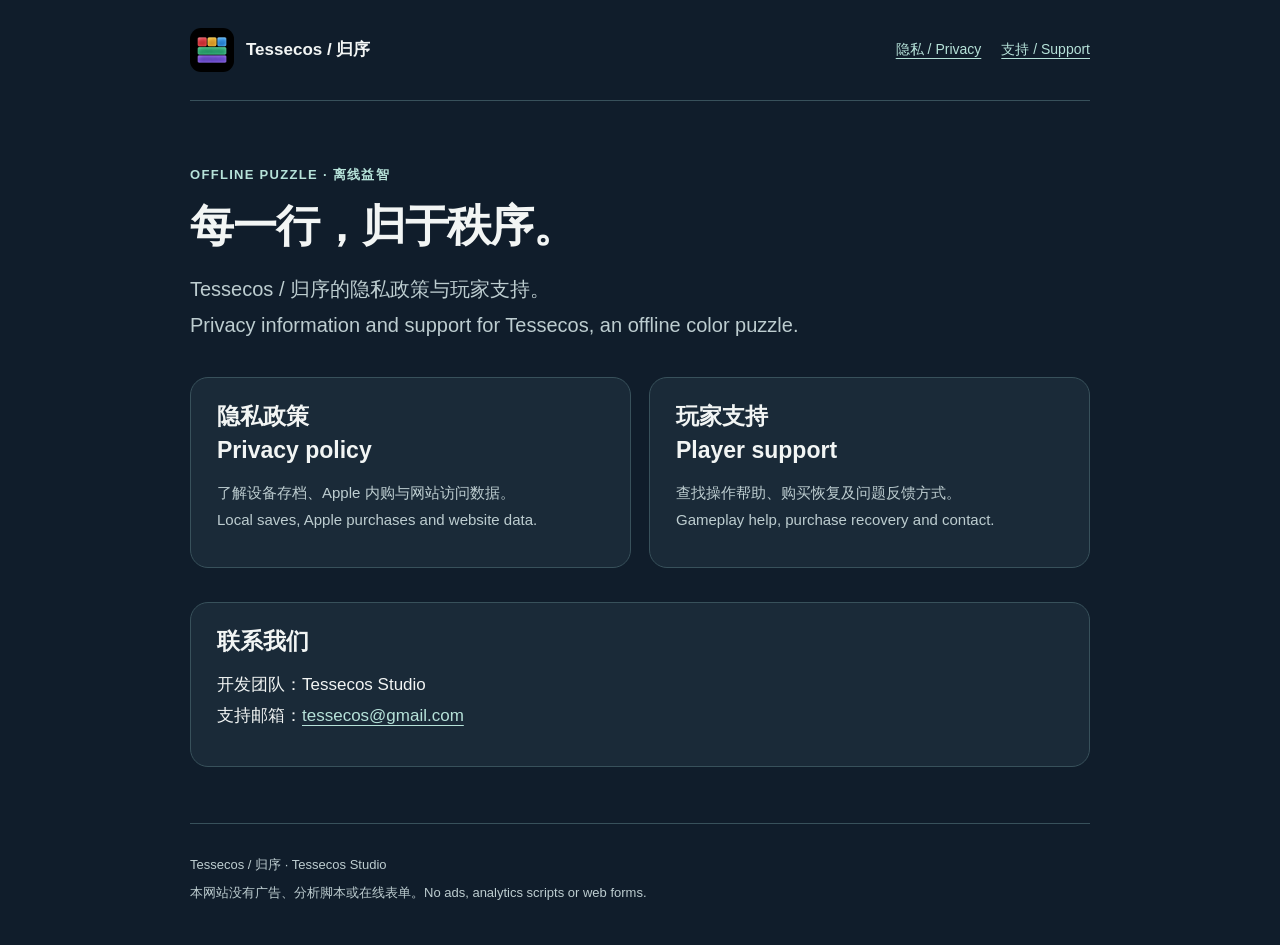
==== index.html @ 235ab52e "Publish Tessecos privacy policy, player support and app-ads.txt" ====
<!doctype html>
<html lang="zh-Hans"><head><meta charset="utf-8"><meta name="viewport" content="width=device-width,initial-scale=1"><meta name="description" content="Tessecos / 归序的隐私政策与玩家支持。Privacy policy and player support for Tessecos."><title>隐私与支持 / Privacy &amp; support · Tessecos / 归序</title><link rel="icon" href="./assets/app-icon.png"><link rel="stylesheet" href="./assets/styles.css"></head>
<body><header><a class="brand" href="./"><img src="./assets/app-icon.png" alt="" width="44" height="44"><span>Tessecos / 归序</span></a><nav aria-label="网站导航 / Site navigation"><a href="./privacy/">隐私 / Privacy</a><a href="./support/">支持 / Support</a></nav></header>
<main class="home"><p class="eyebrow">OFFLINE PUZZLE · 离线益智</p><h1>每一行，归于秩序。</h1><p class="lead">Tessecos / 归序的隐私政策与玩家支持。<br><span lang="en">Privacy information and support for Tessecos, an offline color puzzle.</span></p><div class="cards"><a class="card" href="privacy/"><h2>隐私政策<br><span lang="en">Privacy policy</span></h2><p>了解设备存档、Apple 内购与网站访问数据。<br><span lang="en">Local saves, Apple purchases and website data.</span></p></a><a class="card" href="support/"><h2>玩家支持<br><span lang="en">Player support</span></h2><p>查找操作帮助、购买恢复及问题反馈方式。<br><span lang="en">Gameplay help, purchase recovery and contact.</span></p></a></div><section class="contact"><h2>联系我们</h2><p>开发团队：Tessecos Studio<br>支持邮箱：<a href="mailto:tessecos@gmail.com">tessecos@gmail.com</a></p></section></main><footer><p>Tessecos / 归序 · Tessecos Studio</p><p>本网站没有广告、分析脚本或在线表单。No ads, analytics scripts or web forms.</p></footer></body></html>
---- assets/styles.css ----
:root{color-scheme:dark;--bg:#101d2b;--panel:#1a2a38;--ink:#f2f5f4;--muted:#bdcdd0;--accent:#b6e2d9;--line:#38515b}*{box-sizing:border-box}html{scroll-behavior:smooth}body{margin:0;background:var(--bg);color:var(--ink);font:17px/1.8 -apple-system,BlinkMacSystemFont,"Segoe UI",Arial,sans-serif}a{color:var(--accent);text-underline-offset:.25em}a:focus-visible{outline:3px solid #f2db9d;outline-offset:5px;border-radius:2px}header,main,footer{width:min(900px,calc(100% - 40px));margin:auto}header{display:flex;align-items:center;justify-content:space-between;gap:16px;padding:28px 0;border-bottom:1px solid var(--line)}.brand{display:flex;align-items:center;gap:12px;color:var(--ink);font-weight:650;text-decoration:none}.brand img{width:44px;height:44px;border-radius:11px}nav{display:flex;flex-wrap:wrap;gap:8px 20px;font-size:14px}main{padding:50px 0 56px}.eyebrow{letter-spacing:.1em;color:var(--accent);font-size:13px;font-weight:600}h1{font-size:clamp(29px,5vw,44px);line-height:1.25;margin:12px 0 18px;letter-spacing:-.025em}h2{font-size:23px;line-height:1.45;margin:38px 0 12px}h3{font-size:18px;margin:25px 0 8px}p,ul{margin:12px 0}ul{padding-left:24px}.lead{font-size:20px;color:var(--muted);max-width:680px}.meta{color:var(--muted);font-size:14px}.language{display:flex;gap:24px;margin:28px 0}.language a{display:inline-block;padding:8px 0;min-height:44px}.summary,.card,.contact,.draft{border:1px solid var(--line);border-radius:18px;background:var(--panel);padding:22px 26px}.summary{margin:26px 0}.summary p{margin:5px 0}.cards{display:grid;grid-template-columns:1fr 1fr;gap:18px;margin:34px 0}.card{display:block;text-decoration:none;color:var(--ink)}.card:hover{border-color:var(--accent)}.card h2{margin:0 0 10px;font-size:23px}.card p{color:var(--muted);font-size:15px}.contact{margin-top:32px;overflow-wrap:anywhere}.contact h2{margin:0 0 10px}.draft{border-color:#e0bc70;color:#ffdf9d;margin-bottom:28px}.doc article+article{border-top:1px solid var(--line);padding-top:35px;margin-top:52px}article{scroll-margin-top:28px}details{padding:18px 0;border-bottom:1px solid var(--line)}summary{cursor:pointer;font-weight:600;padding:5px 0;min-height:44px}details p{color:var(--muted)}footer{border-top:1px solid var(--line);padding:24px 0 36px;color:var(--muted);font-size:13px}footer p{margin:5px 0}@media(max-width:560px){body{font-size:16px}header{align-items:flex-start;flex-direction:column;padding:22px 0;gap:18px}main{padding-top:30px}.cards{grid-template-columns:1fr}.summary,.card,.contact,.draft{padding:19px}.lead{font-size:18px}nav{gap:10px 22px}h2{font-size:21px}}
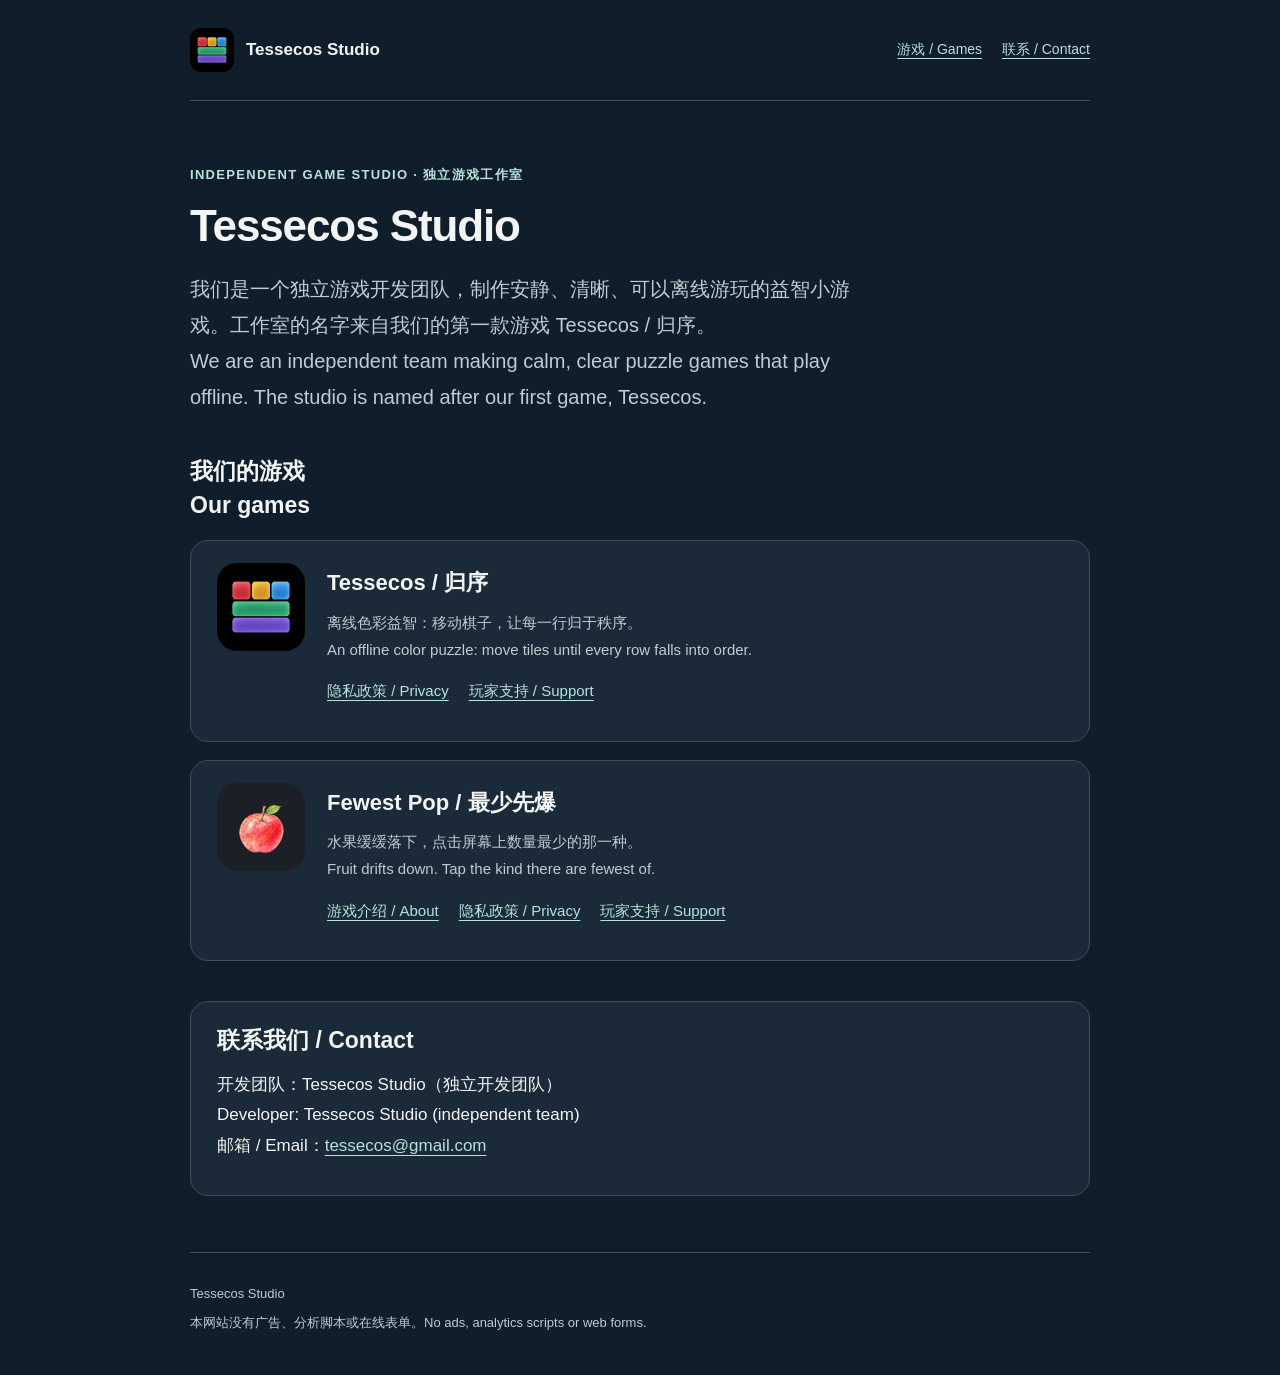
==== commit 9051d8d6: "Turn homepage into Tessecos Studio page and add Fewest Pop pages The root page now introduces the st" ====
--- a/index.html
+++ b/index.html
@@ -1,4 +1,9 @@
 <!doctype html>
-<html lang="zh-Hans"><head><meta charset="utf-8"><meta name="viewport" content="width=device-width,initial-scale=1"><meta name="description" content="Tessecos / 归序的隐私政策与玩家支持。Privacy policy and player support for Tessecos."><title>隐私与支持 / Privacy &amp; support · Tessecos / 归序</title><link rel="icon" href="./assets/app-icon.png"><link rel="stylesheet" href="./assets/styles.css"></head>
-<body><header><a class="brand" href="./"><img src="./assets/app-icon.png" alt="" width="44" height="44"><span>Tessecos / 归序</span></a><nav aria-label="网站导航 / Site navigation"><a href="./privacy/">隐私 / Privacy</a><a href="./support/">支持 / Support</a></nav></header>
-<main class="home"><p class="eyebrow">OFFLINE PUZZLE · 离线益智</p><h1>每一行，归于秩序。</h1><p class="lead">Tessecos / 归序的隐私政策与玩家支持。<br><span lang="en">Privacy information and support for Tessecos, an offline color puzzle.</span></p><div class="cards"><a class="card" href="privacy/"><h2>隐私政策<br><span lang="en">Privacy policy</span></h2><p>了解设备存档、Apple 内购与网站访问数据。<br><span lang="en">Local saves, Apple purchases and website data.</span></p></a><a class="card" href="support/"><h2>玩家支持<br><span lang="en">Player support</span></h2><p>查找操作帮助、购买恢复及问题反馈方式。<br><span lang="en">Gameplay help, purchase recovery and contact.</span></p></a></div><section class="contact"><h2>联系我们</h2><p>开发团队：Tessecos Studio<br>支持邮箱：<a href="mailto:tessecos@gmail.com">tessecos@gmail.com</a></p></section></main><footer><p>Tessecos / 归序 · Tessecos Studio</p><p>本网站没有广告、分析脚本或在线表单。No ads, analytics scripts or web forms.</p></footer></body></html>+<html lang="zh-Hans"><head><meta charset="utf-8"><meta name="viewport" content="width=device-width,initial-scale=1"><meta name="description" content="Tessecos Studio 是一个独立游戏开发团队。Tessecos Studio is an independent game development team."><title>Tessecos Studio · 独立游戏工作室 / Independent game studio</title><link rel="icon" href="./assets/app-icon.png"><link rel="stylesheet" href="./assets/styles.css"></head>
+<body><header><a class="brand" href="./"><img src="./assets/app-icon.png" alt="" width="44" height="44"><span>Tessecos Studio</span></a><nav aria-label="网站导航 / Site navigation"><a href="#games">游戏 / Games</a><a href="#contact">联系 / Contact</a></nav></header>
+<main class="home"><p class="eyebrow">INDEPENDENT GAME STUDIO · 独立游戏工作室</p><h1>Tessecos Studio</h1><p class="lead">我们是一个独立游戏开发团队，制作安静、清晰、可以离线游玩的益智小游戏。工作室的名字来自我们的第一款游戏 Tessecos / 归序。<br><span lang="en">We are an independent team making calm, clear puzzle games that play offline. The studio is named after our first game, Tessecos.</span></p>
+<section id="games" class="games"><h2>我们的游戏<br><span lang="en">Our games</span></h2>
+<article class="game"><img src="./assets/app-icon.png" alt="Tessecos / 归序 图标 / icon" width="88" height="88"><div><h3>Tessecos / 归序</h3><p>离线色彩益智：移动棋子，让每一行归于秩序。<br><span lang="en">An offline color puzzle: move tiles until every row falls into order.</span></p><p class="links"><a href="./privacy/">隐私政策 / Privacy</a><a href="./support/">玩家支持 / Support</a></p></div></article>
+<article class="game"><img src="./fewest-pop/assets/app-icon.png" alt="Fewest Pop / 最少先爆 图标 / icon" width="88" height="88"><div><h3>Fewest Pop / 最少先爆</h3><p>水果缓缓落下，点击屏幕上数量最少的那一种。<br><span lang="en">Fruit drifts down. Tap the kind there are fewest of.</span></p><p class="links"><a href="./fewest-pop/">游戏介绍 / About</a><a href="./fewest-pop/privacy/">隐私政策 / Privacy</a><a href="./fewest-pop/support/">玩家支持 / Support</a></p></div></article>
+</section>
+<section id="contact" class="contact"><h2>联系我们 / Contact</h2><p>开发团队：Tessecos Studio（独立开发团队）<br><span lang="en">Developer: Tessecos Studio (independent team)</span><br>邮箱 / Email：<a href="mailto:tessecos@gmail.com">tessecos@gmail.com</a></p></section></main><footer><p>Tessecos Studio</p><p>本网站没有广告、分析脚本或在线表单。No ads, analytics scripts or web forms.</p></footer></body></html>
--- a/assets/styles.css
+++ b/assets/styles.css
@@ -1,2 +1,3 @@
 
-:root{color-scheme:dark;--bg:#101d2b;--panel:#1a2a38;--ink:#f2f5f4;--muted:#bdcdd0;--accent:#b6e2d9;--line:#38515b}*{box-sizing:border-box}html{scroll-behavior:smooth}body{margin:0;background:var(--bg);color:var(--ink);font:17px/1.8 -apple-system,BlinkMacSystemFont,"Segoe UI",Arial,sans-serif}a{color:var(--accent);text-underline-offset:.25em}a:focus-visible{outline:3px solid #f2db9d;outline-offset:5px;border-radius:2px}header,main,footer{width:min(900px,calc(100% - 40px));margin:auto}header{display:flex;align-items:center;justify-content:space-between;gap:16px;padding:28px 0;border-bottom:1px solid var(--line)}.brand{display:flex;align-items:center;gap:12px;color:var(--ink);font-weight:650;text-decoration:none}.brand img{width:44px;height:44px;border-radius:11px}nav{display:flex;flex-wrap:wrap;gap:8px 20px;font-size:14px}main{padding:50px 0 56px}.eyebrow{letter-spacing:.1em;color:var(--accent);font-size:13px;font-weight:600}h1{font-size:clamp(29px,5vw,44px);line-height:1.25;margin:12px 0 18px;letter-spacing:-.025em}h2{font-size:23px;line-height:1.45;margin:38px 0 12px}h3{font-size:18px;margin:25px 0 8px}p,ul{margin:12px 0}ul{padding-left:24px}.lead{font-size:20px;color:var(--muted);max-width:680px}.meta{color:var(--muted);font-size:14px}.language{display:flex;gap:24px;margin:28px 0}.language a{display:inline-block;padding:8px 0;min-height:44px}.summary,.card,.contact,.draft{border:1px solid var(--line);border-radius:18px;background:var(--panel);padding:22px 26px}.summary{margin:26px 0}.summary p{margin:5px 0}.cards{display:grid;grid-template-columns:1fr 1fr;gap:18px;margin:34px 0}.card{display:block;text-decoration:none;color:var(--ink)}.card:hover{border-color:var(--accent)}.card h2{margin:0 0 10px;font-size:23px}.card p{color:var(--muted);font-size:15px}.contact{margin-top:32px;overflow-wrap:anywhere}.contact h2{margin:0 0 10px}.draft{border-color:#e0bc70;color:#ffdf9d;margin-bottom:28px}.doc article+article{border-top:1px solid var(--line);padding-top:35px;margin-top:52px}article{scroll-margin-top:28px}details{padding:18px 0;border-bottom:1px solid var(--line)}summary{cursor:pointer;font-weight:600;padding:5px 0;min-height:44px}details p{color:var(--muted)}footer{border-top:1px solid var(--line);padding:24px 0 36px;color:var(--muted);font-size:13px}footer p{margin:5px 0}@media(max-width:560px){body{font-size:16px}header{align-items:flex-start;flex-direction:column;padding:22px 0;gap:18px}main{padding-top:30px}.cards{grid-template-columns:1fr}.summary,.card,.contact,.draft{padding:19px}.lead{font-size:18px}nav{gap:10px 22px}h2{font-size:21px}}
+:root{color-scheme:dark;--bg:#101d2b;--panel:#1a2a38;--ink:#f2f5f4;--muted:#bdcdd0;--accent:#b6e2d9;--line:#38515b}*{box-sizing:border-box}html{scroll-behavior:smooth}body{margin:0;background:var(--bg);color:var(--ink);font:17px/1.8 -apple-system,BlinkMacSystemFont,"Segoe UI",Arial,sans-serif}a{color:var(--accent);text-underline-offset:.25em}a:focus-visible{outline:3px solid #f2db9d;outline-offset:5px;border-radius:2px}header,main,footer{width:min(900px,calc(100% - 40px));margin:auto}header{display:flex;align-items:center;justify-content:space-between;gap:16px;padding:28px 0;border-bottom:1px solid var(--line)}.brand{display:flex;align-items:center;gap:12px;color:var(--ink);font-weight:650;text-decoration:none}.brand img{width:44px;height:44px;border-radius:11px}nav{display:flex;flex-wrap:wrap;gap:8px 20px;font-size:14px}nav a{display:inline-flex;align-items:center;min-height:44px}main{padding:50px 0 56px}.eyebrow{letter-spacing:.1em;color:var(--accent);font-size:13px;font-weight:600}h1{font-size:clamp(29px,5vw,44px);line-height:1.25;margin:12px 0 18px;letter-spacing:-.025em}h2{font-size:23px;line-height:1.45;margin:38px 0 12px}h3{font-size:18px;margin:25px 0 8px}p,ul{margin:12px 0}ul{padding-left:24px}.lead{font-size:20px;color:var(--muted);max-width:680px}.meta{color:var(--muted);font-size:14px}.language{display:flex;gap:24px;margin:28px 0}.language a{display:inline-block;padding:8px 0;min-height:44px}.summary,.card,.contact,.draft{border:1px solid var(--line);border-radius:18px;background:var(--panel);padding:22px 26px}.summary{margin:26px 0}.summary p{margin:5px 0}.cards{display:grid;grid-template-columns:1fr 1fr;gap:18px;margin:34px 0}.card{display:block;text-decoration:none;color:var(--ink)}.card:hover{border-color:var(--accent)}.card h2{margin:0 0 10px;font-size:23px}.card p{color:var(--muted);font-size:15px}.contact{margin-top:32px;overflow-wrap:anywhere}.contact h2{margin:0 0 10px}.draft{border-color:#e0bc70;color:#ffdf9d;margin-bottom:28px}.doc article+article{border-top:1px solid var(--line);padding-top:35px;margin-top:52px}article{scroll-margin-top:28px}details{padding:18px 0;border-bottom:1px solid var(--line)}summary{cursor:pointer;font-weight:600;padding:5px 0;min-height:44px}details p{color:var(--muted)}footer{border-top:1px solid var(--line);padding:24px 0 36px;color:var(--muted);font-size:13px}footer p{margin:5px 0}@media(max-width:560px){body{font-size:16px}header{align-items:flex-start;flex-direction:column;padding:22px 0;gap:18px}main{padding-top:30px}.cards{grid-template-columns:1fr}.summary,.card,.contact,.draft{padding:19px}.lead{font-size:18px}nav{gap:10px 22px}h2{font-size:21px}}
+.games{margin:40px 0}.games h2{margin:0 0 18px}.game{display:flex;gap:22px;align-items:flex-start;border:1px solid var(--line);border-radius:18px;background:var(--panel);padding:22px 26px;margin:18px 0}.game img{width:88px;height:88px;border-radius:20px;flex:none}.game h3{margin:0 0 6px;font-size:22px}.game p{margin:6px 0;color:var(--muted);font-size:15px}.links{display:flex;flex-wrap:wrap;gap:4px 20px}.links a{display:inline-flex;align-items:center;min-height:44px;font-size:15px}@media(max-width:560px){.game{flex-direction:column;padding:19px;gap:14px}.game img{width:72px;height:72px}}
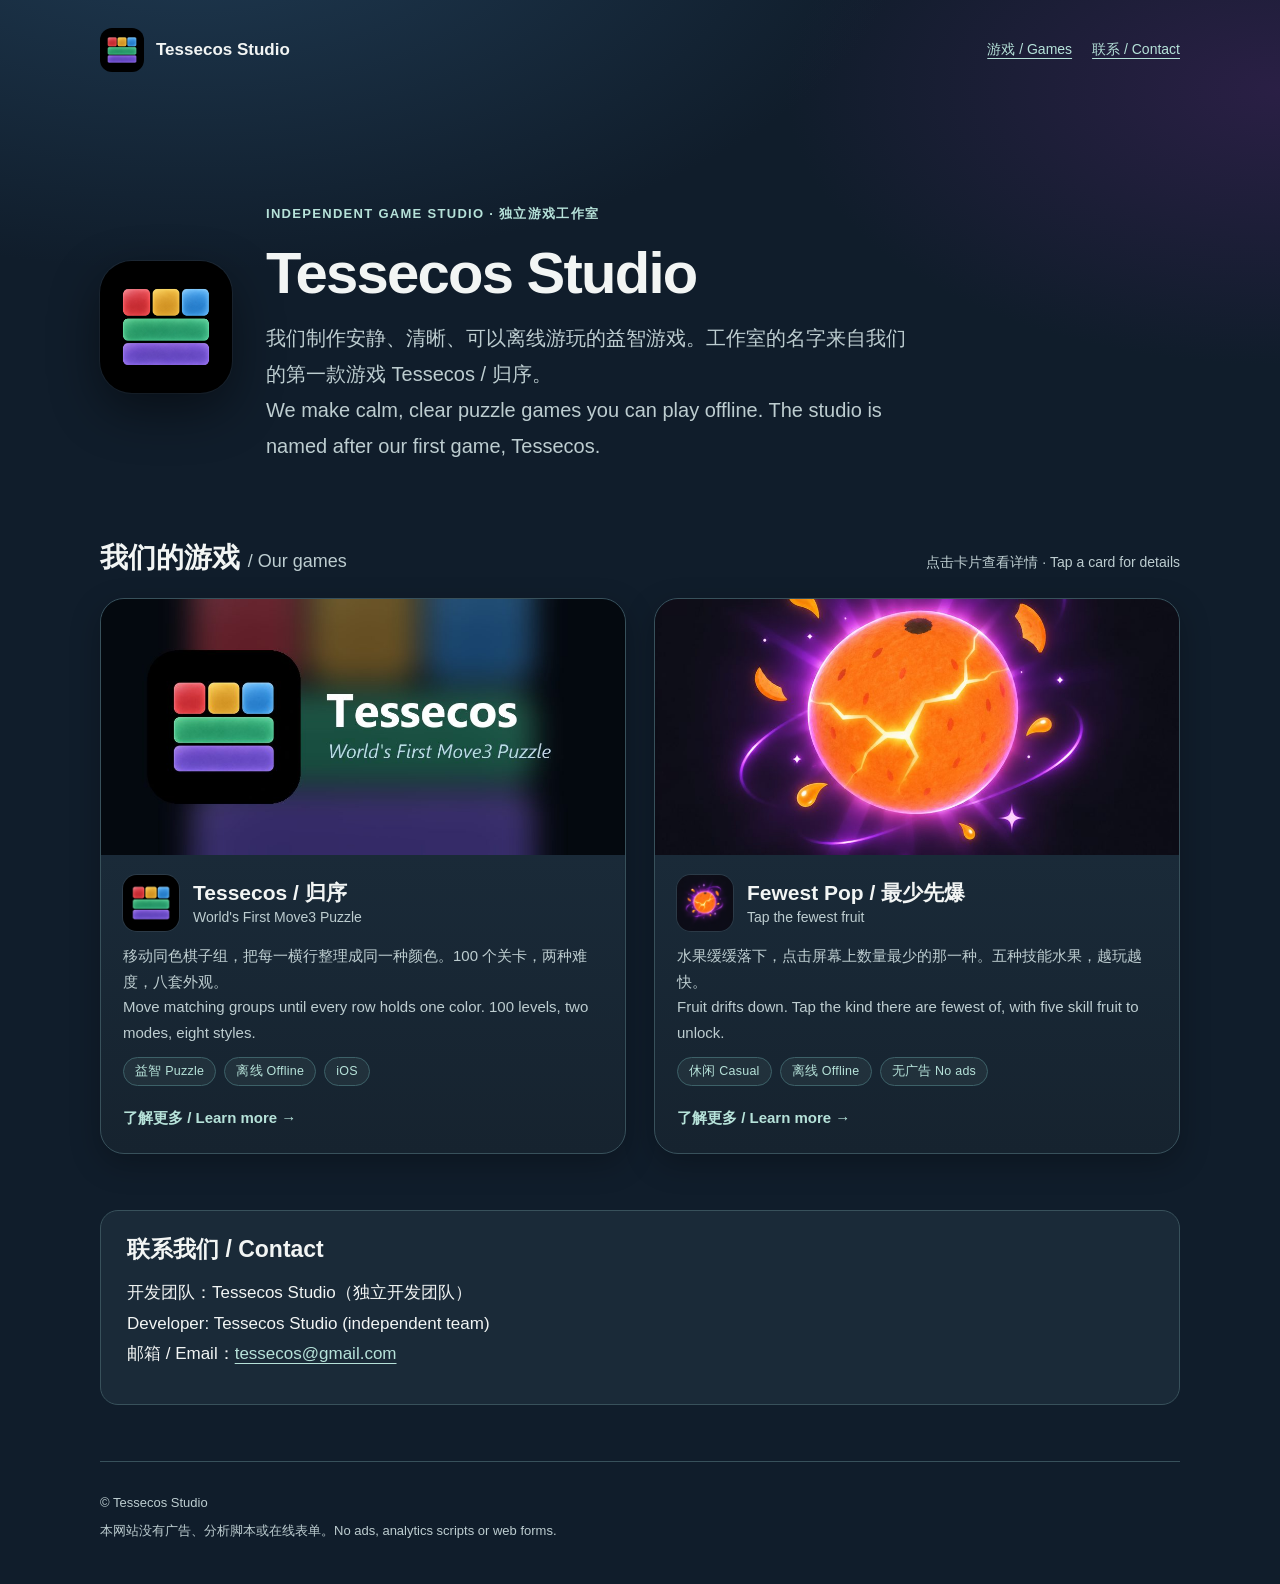
==== commit c366172c: "Studio homepage with game cards, Tessecos detail page, new Fewest Pop logo" ====
--- a/index.html
+++ b/index.html
@@ -1,9 +1,13 @@
 <!doctype html>
-<html lang="zh-Hans"><head><meta charset="utf-8"><meta name="viewport" content="width=device-width,initial-scale=1"><meta name="description" content="Tessecos Studio 是一个独立游戏开发团队。Tessecos Studio is an independent game development team."><title>Tessecos Studio · 独立游戏工作室 / Independent game studio</title><link rel="icon" href="./assets/app-icon.png"><link rel="stylesheet" href="./assets/styles.css"></head>
-<body><header><a class="brand" href="./"><img src="./assets/app-icon.png" alt="" width="44" height="44"><span>Tessecos Studio</span></a><nav aria-label="网站导航 / Site navigation"><a href="#games">游戏 / Games</a><a href="#contact">联系 / Contact</a></nav></header>
-<main class="home"><p class="eyebrow">INDEPENDENT GAME STUDIO · 独立游戏工作室</p><h1>Tessecos Studio</h1><p class="lead">我们是一个独立游戏开发团队，制作安静、清晰、可以离线游玩的益智小游戏。工作室的名字来自我们的第一款游戏 Tessecos / 归序。<br><span lang="en">We are an independent team making calm, clear puzzle games that play offline. The studio is named after our first game, Tessecos.</span></p>
-<section id="games" class="games"><h2>我们的游戏<br><span lang="en">Our games</span></h2>
-<article class="game"><img src="./assets/app-icon.png" alt="Tessecos / 归序 图标 / icon" width="88" height="88"><div><h3>Tessecos / 归序</h3><p>离线色彩益智：移动棋子，让每一行归于秩序。<br><span lang="en">An offline color puzzle: move tiles until every row falls into order.</span></p><p class="links"><a href="./privacy/">隐私政策 / Privacy</a><a href="./support/">玩家支持 / Support</a></p></div></article>
-<article class="game"><img src="./fewest-pop/assets/app-icon.png" alt="Fewest Pop / 最少先爆 图标 / icon" width="88" height="88"><div><h3>Fewest Pop / 最少先爆</h3><p>水果缓缓落下，点击屏幕上数量最少的那一种。<br><span lang="en">Fruit drifts down. Tap the kind there are fewest of.</span></p><p class="links"><a href="./fewest-pop/">游戏介绍 / About</a><a href="./fewest-pop/privacy/">隐私政策 / Privacy</a><a href="./fewest-pop/support/">玩家支持 / Support</a></p></div></article>
-</section>
-<section id="contact" class="contact"><h2>联系我们 / Contact</h2><p>开发团队：Tessecos Studio（独立开发团队）<br><span lang="en">Developer: Tessecos Studio (independent team)</span><br>邮箱 / Email：<a href="mailto:tessecos@gmail.com">tessecos@gmail.com</a></p></section></main><footer><p>Tessecos Studio</p><p>本网站没有广告、分析脚本或在线表单。No ads, analytics scripts or web forms.</p></footer></body></html>
+<html lang="zh-Hans"><head><meta charset="utf-8"><meta name="viewport" content="width=device-width,initial-scale=1"><meta name="description" content="Tessecos Studio 是一个独立游戏开发团队，制作可以离线游玩的益智游戏。Tessecos Studio is an independent team making offline puzzle games."><title>Tessecos Studio · 独立游戏工作室</title><link rel="icon" href="./assets/app-icon.png"><link rel="stylesheet" href="./assets/styles.css"><link rel="stylesheet" href="./assets/site.css"></head>
+<body class="site"><header><a class="brand" href="./"><img src="./assets/app-icon.png" alt="" width="44" height="44"><span>Tessecos Studio</span></a><nav aria-label="网站导航 / Site navigation"><a href="#games">游戏 / Games</a><a href="#contact">联系 / Contact</a></nav></header>
+<main>
+<section class="hero"><img src="./assets/app-icon.png" alt="Tessecos Studio 标志 / logo" width="132" height="132"><div><p class="eyebrow">INDEPENDENT GAME STUDIO · 独立游戏工作室</p><h1>Tessecos Studio</h1><p class="lead">我们制作安静、清晰、可以离线游玩的益智游戏。工作室的名字来自我们的第一款游戏 Tessecos / 归序。<br><span lang="en">We make calm, clear puzzle games you can play offline. The studio is named after our first game, Tessecos.</span></p></div></section>
+
+<div class="section-title" id="games"><h2>我们的游戏 <span lang="en">/ Our games</span></h2><span>点击卡片查看详情 · Tap a card for details</span></div>
+<div class="game-grid">
+<a class="game-card" href="./tessecos/"><div class="cover"><img src="./tessecos/assets/cover.jpg" alt="Tessecos / 归序 宣传图 / key art" width="1024" height="500" loading="lazy"></div><div class="card-body"><div class="card-head"><img src="./assets/app-icon.png" alt="" width="56" height="56"><div><h3>Tessecos / 归序</h3><p>World's First Move3 Puzzle</p></div></div><p class="desc">移动同色棋子组，把每一横行整理成同一种颜色。100 个关卡，两种难度，八套外观。<br><span lang="en">Move matching groups until every row holds one color. 100 levels, two modes, eight styles.</span></p><ul class="tags"><li>益智 Puzzle</li><li>离线 Offline</li><li>iOS</li></ul><span class="more">了解更多 / Learn more</span></div></a>
+<a class="game-card" href="./fewest-pop/"><div class="cover"><img src="./fewest-pop/assets/cover.jpg" alt="Fewest Pop / 最少先爆 宣传图 / key art" width="1024" height="500" loading="lazy"></div><div class="card-body"><div class="card-head"><img src="./fewest-pop/assets/app-icon.png" alt="" width="56" height="56"><div><h3>Fewest Pop / 最少先爆</h3><p>Tap the fewest fruit</p></div></div><p class="desc">水果缓缓落下，点击屏幕上数量最少的那一种。五种技能水果，越玩越快。<br><span lang="en">Fruit drifts down. Tap the kind there are fewest of, with five skill fruit to unlock.</span></p><ul class="tags"><li>休闲 Casual</li><li>离线 Offline</li><li>无广告 No ads</li></ul><span class="more">了解更多 / Learn more</span></div></a>
+</div>
+
+<section id="contact" class="contact" style="margin-top:56px"><h2>联系我们 / Contact</h2><p>开发团队：Tessecos Studio（独立开发团队）<br><span lang="en">Developer: Tessecos Studio (independent team)</span><br>邮箱 / Email：<a href="mailto:tessecos@gmail.com">tessecos@gmail.com</a></p></section></main><footer><p>© Tessecos Studio</p><p>本网站没有广告、分析脚本或在线表单。No ads, analytics scripts or web forms.</p></footer></body></html>
--- a/assets/styles.css
+++ b/assets/styles.css
@@ -1,3 +1,2 @@
 
 :root{color-scheme:dark;--bg:#101d2b;--panel:#1a2a38;--ink:#f2f5f4;--muted:#bdcdd0;--accent:#b6e2d9;--line:#38515b}*{box-sizing:border-box}html{scroll-behavior:smooth}body{margin:0;background:var(--bg);color:var(--ink);font:17px/1.8 -apple-system,BlinkMacSystemFont,"Segoe UI",Arial,sans-serif}a{color:var(--accent);text-underline-offset:.25em}a:focus-visible{outline:3px solid #f2db9d;outline-offset:5px;border-radius:2px}header,main,footer{width:min(900px,calc(100% - 40px));margin:auto}header{display:flex;align-items:center;justify-content:space-between;gap:16px;padding:28px 0;border-bottom:1px solid var(--line)}.brand{display:flex;align-items:center;gap:12px;color:var(--ink);font-weight:650;text-decoration:none}.brand img{width:44px;height:44px;border-radius:11px}nav{display:flex;flex-wrap:wrap;gap:8px 20px;font-size:14px}nav a{display:inline-flex;align-items:center;min-height:44px}main{padding:50px 0 56px}.eyebrow{letter-spacing:.1em;color:var(--accent);font-size:13px;font-weight:600}h1{font-size:clamp(29px,5vw,44px);line-height:1.25;margin:12px 0 18px;letter-spacing:-.025em}h2{font-size:23px;line-height:1.45;margin:38px 0 12px}h3{font-size:18px;margin:25px 0 8px}p,ul{margin:12px 0}ul{padding-left:24px}.lead{font-size:20px;color:var(--muted);max-width:680px}.meta{color:var(--muted);font-size:14px}.language{display:flex;gap:24px;margin:28px 0}.language a{display:inline-block;padding:8px 0;min-height:44px}.summary,.card,.contact,.draft{border:1px solid var(--line);border-radius:18px;background:var(--panel);padding:22px 26px}.summary{margin:26px 0}.summary p{margin:5px 0}.cards{display:grid;grid-template-columns:1fr 1fr;gap:18px;margin:34px 0}.card{display:block;text-decoration:none;color:var(--ink)}.card:hover{border-color:var(--accent)}.card h2{margin:0 0 10px;font-size:23px}.card p{color:var(--muted);font-size:15px}.contact{margin-top:32px;overflow-wrap:anywhere}.contact h2{margin:0 0 10px}.draft{border-color:#e0bc70;color:#ffdf9d;margin-bottom:28px}.doc article+article{border-top:1px solid var(--line);padding-top:35px;margin-top:52px}article{scroll-margin-top:28px}details{padding:18px 0;border-bottom:1px solid var(--line)}summary{cursor:pointer;font-weight:600;padding:5px 0;min-height:44px}details p{color:var(--muted)}footer{border-top:1px solid var(--line);padding:24px 0 36px;color:var(--muted);font-size:13px}footer p{margin:5px 0}@media(max-width:560px){body{font-size:16px}header{align-items:flex-start;flex-direction:column;padding:22px 0;gap:18px}main{padding-top:30px}.cards{grid-template-columns:1fr}.summary,.card,.contact,.draft{padding:19px}.lead{font-size:18px}nav{gap:10px 22px}h2{font-size:21px}}
-.games{margin:40px 0}.games h2{margin:0 0 18px}.game{display:flex;gap:22px;align-items:flex-start;border:1px solid var(--line);border-radius:18px;background:var(--panel);padding:22px 26px;margin:18px 0}.game img{width:88px;height:88px;border-radius:20px;flex:none}.game h3{margin:0 0 6px;font-size:22px}.game p{margin:6px 0;color:var(--muted);font-size:15px}.links{display:flex;flex-wrap:wrap;gap:4px 20px}.links a{display:inline-flex;align-items:center;min-height:44px;font-size:15px}@media(max-width:560px){.game{flex-direction:column;padding:19px;gap:14px}.game img{width:72px;height:72px}}
--- a/assets/site.css
+++ b/assets/site.css
@@ -0,0 +1,56 @@
+/* Studio homepage and game detail pages. Loaded after styles.css (the
+   Tessecos privacy/support stylesheet), which stays unchanged. */
+body.site{background:radial-gradient(1200px 600px at 15% -10%,#1f3a52 0%,transparent 60%),radial-gradient(900px 500px at 100% 10%,#2a1f45 0%,transparent 55%),var(--bg);background-attachment:fixed}
+body.site header,body.site main,body.site footer{width:min(1080px,calc(100% - 40px))}
+body.site header{border-bottom:0}
+body.site .brand img{border-radius:12px}
+
+/* Hero */
+.hero{display:grid;grid-template-columns:auto 1fr;gap:34px;align-items:center;padding:40px 0 18px}
+.hero img{width:132px;height:132px;border-radius:32px;box-shadow:0 18px 50px rgba(0,0,0,.45),0 0 0 1px rgba(255,255,255,.06)}
+.hero h1{font-size:clamp(34px,6vw,58px);margin:4px 0 10px;letter-spacing:-.03em}
+.hero .lead{margin:0;max-width:640px}
+.section-title{display:flex;flex-wrap:wrap;align-items:baseline;justify-content:space-between;gap:6px 16px;margin:56px 0 20px}
+.section-title h2{margin:0;font-size:28px;white-space:nowrap}
+.section-title h2 span{font-size:18px;color:var(--muted);font-weight:500}
+.section-title>span{color:var(--muted);font-size:14px}
+
+/* Game cards: the whole card is a link to the game's page */
+.game-grid{display:grid;grid-template-columns:repeat(2,minmax(0,1fr));gap:28px}
+.game-card{display:flex;flex-direction:column;border:1px solid var(--line);border-radius:24px;background:linear-gradient(180deg,#1d3040 0%,#16232f 100%);overflow:hidden;color:var(--ink);text-decoration:none;box-shadow:0 10px 30px rgba(0,0,0,.25);transition:transform .18s ease,box-shadow .18s ease,border-color .18s ease}
+.game-card:hover,.game-card:focus-visible{transform:translateY(-5px);border-color:var(--accent);box-shadow:0 22px 50px rgba(0,0,0,.45)}
+.game-card .cover{aspect-ratio:1024/500;background:#0b1118;overflow:hidden}
+.game-card .cover img{width:100%;height:100%;object-fit:cover;display:block;transition:transform .35s ease}
+.game-card:hover .cover img{transform:scale(1.04)}
+.card-body{display:flex;flex-direction:column;gap:12px;padding:20px 22px 22px;flex:1}
+.card-head{display:flex;align-items:center;gap:14px}
+.card-head img{width:56px;height:56px;border-radius:14px;flex:none;box-shadow:0 0 0 1px rgba(255,255,255,.08)}
+.card-head h3{margin:0;font-size:21px;line-height:1.3}
+.card-head p{margin:2px 0 0;color:var(--muted);font-size:14px;line-height:1.4}
+.card-body .desc{margin:0;color:var(--muted);font-size:15px;line-height:1.7}
+.tags{display:flex;flex-wrap:wrap;gap:8px;margin:0;padding:0;list-style:none}
+.tags li{font-size:12.5px;letter-spacing:.02em;color:var(--accent);border:1px solid #3d6168;border-radius:999px;padding:2px 11px;background:rgba(182,226,217,.06)}
+.more{margin-top:auto;padding-top:6px;color:var(--accent);font-weight:600;font-size:15px}
+.more::after{content:" →";transition:margin .18s}
+.game-card:hover .more::after{margin-left:4px}
+
+/* Game detail page */
+.banner{border-radius:26px;overflow:hidden;border:1px solid var(--line);box-shadow:0 20px 60px rgba(0,0,0,.4);aspect-ratio:1024/400;background:#0b1118}
+.banner img{width:100%;height:100%;object-fit:cover;display:block}
+.title-row{display:flex;align-items:center;gap:22px;margin:-46px 0 0 28px;position:relative}
+.title-row img{width:104px;height:104px;border-radius:26px;border:4px solid var(--bg);box-shadow:0 12px 30px rgba(0,0,0,.45)}
+.title-row h1{margin:46px 0 0;font-size:clamp(28px,5vw,44px)}
+.title-row p{margin:2px 0 0;color:var(--muted)}
+.detail .lead{margin-top:26px}
+.features{display:grid;grid-template-columns:repeat(auto-fit,minmax(240px,1fr));gap:16px;margin:30px 0;padding:0;list-style:none}
+.features li{border:1px solid var(--line);border-radius:18px;background:var(--panel);padding:18px 20px;font-size:15px;color:var(--muted)}
+.features strong{display:block;color:var(--ink);font-size:17px;margin-bottom:4px}
+.shots{display:grid;grid-template-columns:repeat(3,1fr);gap:18px;margin:30px 0;max-width:820px}
+.shots img{width:100%;height:auto;border-radius:20px;border:1px solid var(--line);box-shadow:0 14px 34px rgba(0,0,0,.4);display:block}
+.button-row{display:flex;flex-wrap:wrap;gap:12px;margin:26px 0}
+.button-row a{display:inline-flex;align-items:center;min-height:48px;padding:0 22px;border-radius:999px;border:1px solid var(--line);background:var(--panel);color:var(--ink);text-decoration:none;font-weight:600;font-size:15px}
+.button-row a:hover{border-color:var(--accent)}
+.button-row a.primary{background:var(--accent);color:#10202a;border-color:var(--accent)}
+
+@media(max-width:700px){.hero{grid-template-columns:1fr;gap:18px;padding-top:24px}.hero img{width:96px;height:96px;border-radius:24px}.shots{grid-template-columns:repeat(3,minmax(140px,1fr));overflow-x:auto}.title-row{margin:-34px 0 0 14px;gap:14px}.title-row img{width:78px;height:78px;border-radius:20px}.title-row h1{margin-top:34px}.game-grid{grid-template-columns:1fr}}
+@media(prefers-reduced-motion:reduce){.game-card,.game-card .cover img,.more::after{transition:none}}
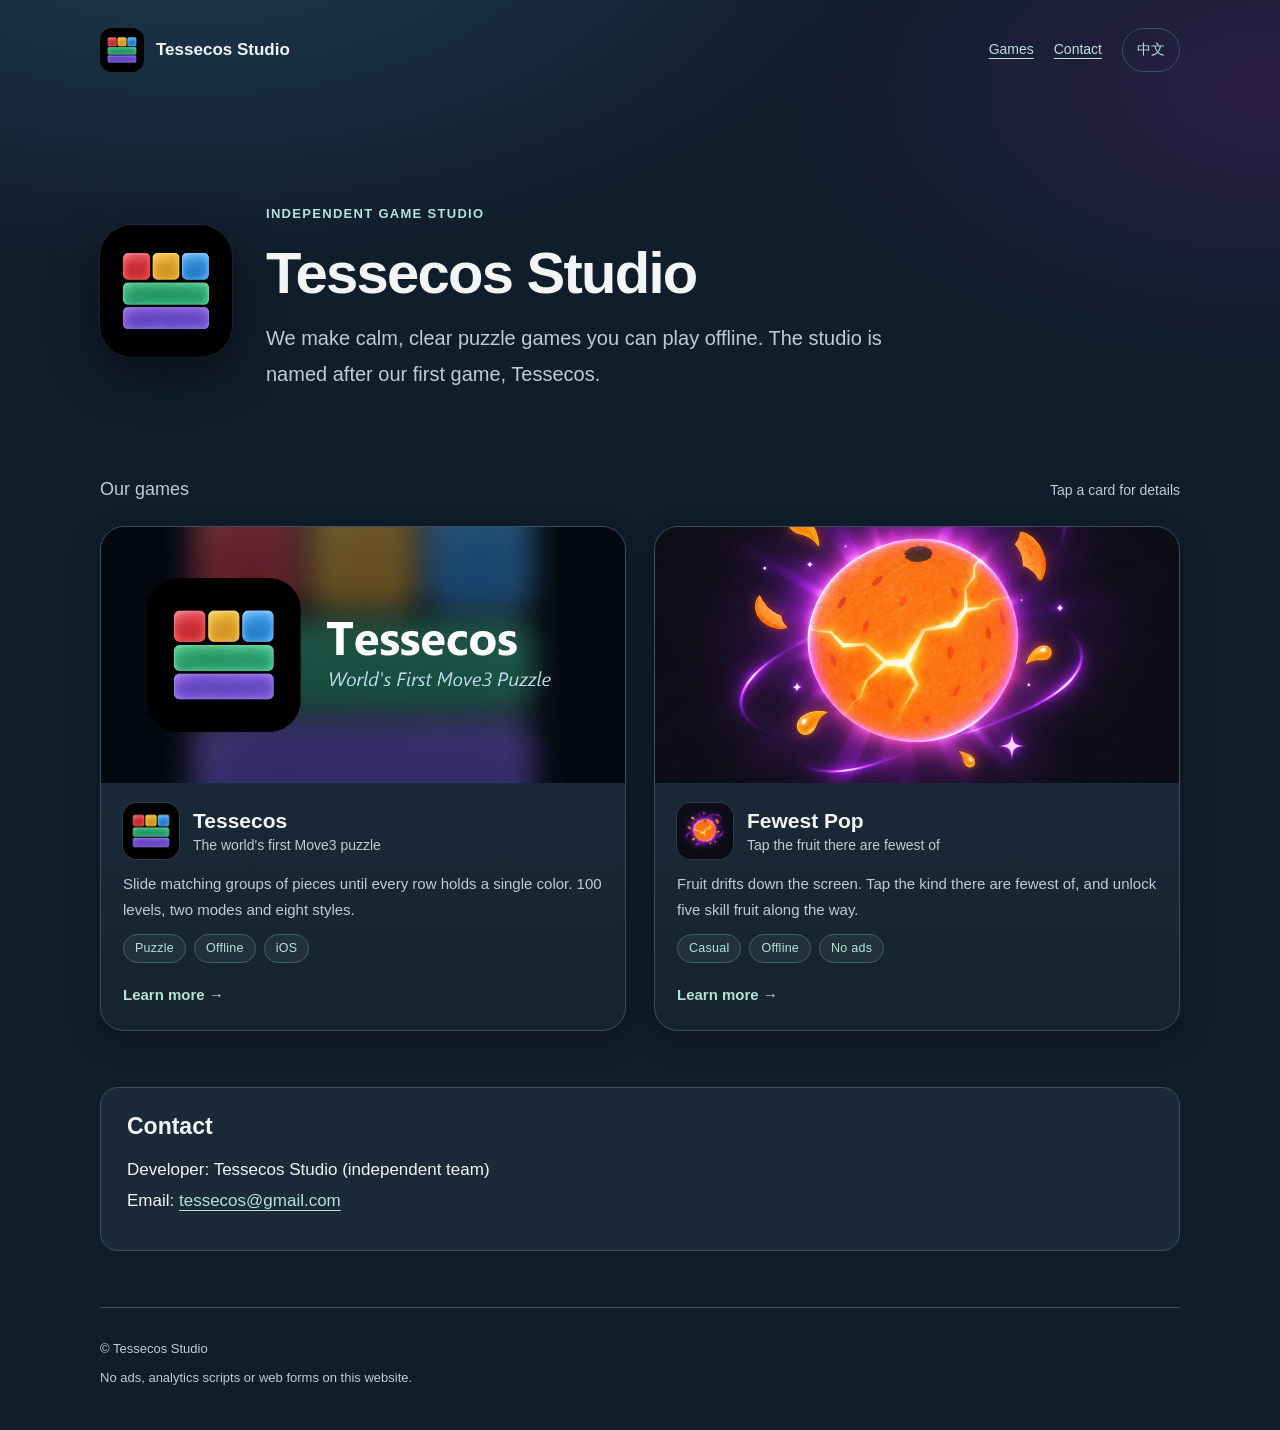
==== commit b7cfd423: "Show one language per page, chosen from the browser language, with a switch" ====
--- a/index.html
+++ b/index.html
@@ -1,13 +1,13 @@
 <!doctype html>
-<html lang="zh-Hans"><head><meta charset="utf-8"><meta name="viewport" content="width=device-width,initial-scale=1"><meta name="description" content="Tessecos Studio 是一个独立游戏开发团队，制作可以离线游玩的益智游戏。Tessecos Studio is an independent team making offline puzzle games."><title>Tessecos Studio · 独立游戏工作室</title><link rel="icon" href="./assets/app-icon.png"><link rel="stylesheet" href="./assets/styles.css"><link rel="stylesheet" href="./assets/site.css"></head>
-<body class="site"><header><a class="brand" href="./"><img src="./assets/app-icon.png" alt="" width="44" height="44"><span>Tessecos Studio</span></a><nav aria-label="网站导航 / Site navigation"><a href="#games">游戏 / Games</a><a href="#contact">联系 / Contact</a></nav></header>
+<html lang="en" data-title-en="Tessecos Studio · Independent game studio" data-title-zh="Tessecos Studio · 独立游戏工作室"><head><meta charset="utf-8"><meta name="viewport" content="width=device-width,initial-scale=1"><meta name="description" content="Tessecos Studio is an independent team making calm puzzle games you can play offline."><title>Tessecos Studio · Independent game studio</title><link rel="icon" href="./assets/app-icon.png"><link rel="stylesheet" href="./assets/styles.css"><link rel="stylesheet" href="./assets/site.css"><script src="./assets/lang.js"></script></head>
+<body class="site"><header><a class="brand" href="./"><img src="./assets/app-icon.png" alt="" width="44" height="44"><span>Tessecos Studio</span></a><nav aria-label="Site navigation"><a href="#games"><span class="en">Games</span><span class="zh">游戏</span></a><a href="#contact"><span class="en">Contact</span><span class="zh">联系</span></a><a href="#" class="lang-switch" data-lang-switch><span class="zh" lang="en">English</span><span class="en" lang="zh-Hans">中文</span></a></nav></header>
 <main>
-<section class="hero"><img src="./assets/app-icon.png" alt="Tessecos Studio 标志 / logo" width="132" height="132"><div><p class="eyebrow">INDEPENDENT GAME STUDIO · 独立游戏工作室</p><h1>Tessecos Studio</h1><p class="lead">我们制作安静、清晰、可以离线游玩的益智游戏。工作室的名字来自我们的第一款游戏 Tessecos / 归序。<br><span lang="en">We make calm, clear puzzle games you can play offline. The studio is named after our first game, Tessecos.</span></p></div></section>
+<section class="hero"><img src="./assets/app-icon.png" alt="Tessecos Studio logo" width="132" height="132"><div><p class="eyebrow"><span class="en">INDEPENDENT GAME STUDIO</span><span class="zh">独立游戏工作室</span></p><h1>Tessecos Studio</h1><p class="lead en">We make calm, clear puzzle games you can play offline. The studio is named after our first game, Tessecos.</p><p class="lead zh">我们制作安静、清晰、可以离线游玩的益智游戏。工作室的名字来自我们的第一款游戏《归序》（Tessecos）。</p></div></section>
 
-<div class="section-title" id="games"><h2>我们的游戏 <span lang="en">/ Our games</span></h2><span>点击卡片查看详情 · Tap a card for details</span></div>
+<div class="section-title" id="games"><h2><span class="en">Our games</span><span class="zh">我们的游戏</span></h2><span><span class="en">Tap a card for details</span><span class="zh">点击卡片查看详情</span></span></div>
 <div class="game-grid">
-<a class="game-card" href="./tessecos/"><div class="cover"><img src="./tessecos/assets/cover.jpg" alt="Tessecos / 归序 宣传图 / key art" width="1024" height="500" loading="lazy"></div><div class="card-body"><div class="card-head"><img src="./assets/app-icon.png" alt="" width="56" height="56"><div><h3>Tessecos / 归序</h3><p>World's First Move3 Puzzle</p></div></div><p class="desc">移动同色棋子组，把每一横行整理成同一种颜色。100 个关卡，两种难度，八套外观。<br><span lang="en">Move matching groups until every row holds one color. 100 levels, two modes, eight styles.</span></p><ul class="tags"><li>益智 Puzzle</li><li>离线 Offline</li><li>iOS</li></ul><span class="more">了解更多 / Learn more</span></div></a>
-<a class="game-card" href="./fewest-pop/"><div class="cover"><img src="./fewest-pop/assets/cover.jpg" alt="Fewest Pop / 最少先爆 宣传图 / key art" width="1024" height="500" loading="lazy"></div><div class="card-body"><div class="card-head"><img src="./fewest-pop/assets/app-icon.png" alt="" width="56" height="56"><div><h3>Fewest Pop / 最少先爆</h3><p>Tap the fewest fruit</p></div></div><p class="desc">水果缓缓落下，点击屏幕上数量最少的那一种。五种技能水果，越玩越快。<br><span lang="en">Fruit drifts down. Tap the kind there are fewest of, with five skill fruit to unlock.</span></p><ul class="tags"><li>休闲 Casual</li><li>离线 Offline</li><li>无广告 No ads</li></ul><span class="more">了解更多 / Learn more</span></div></a>
+<a class="game-card" href="./tessecos/"><div class="cover"><img src="./tessecos/assets/cover.jpg" alt="Tessecos key art" width="1024" height="500" loading="lazy"></div><div class="card-body"><div class="card-head"><img src="./assets/app-icon.png" alt="" width="56" height="56"><div><h3><span class="en">Tessecos</span><span class="zh">归序 Tessecos</span></h3><p><span class="en">The world's first Move3 puzzle</span><span class="zh">世界首款 Move3 益智游戏</span></p></div></div><p class="desc en">Slide matching groups of pieces until every row holds a single color. 100 levels, two modes and eight styles.</p><p class="desc zh">滑动同色棋子组，把每一横行整理成同一种颜色。100 个关卡，两种模式，八套外观。</p><ul class="tags"><li><span class="en">Puzzle</span><span class="zh">益智</span></li><li><span class="en">Offline</span><span class="zh">离线</span></li><li>iOS</li></ul><span class="more"><span class="en">Learn more</span><span class="zh">了解更多</span></span></div></a>
+<a class="game-card" href="./fewest-pop/"><div class="cover"><img src="./fewest-pop/assets/cover.jpg" alt="Fewest Pop key art" width="1024" height="500" loading="lazy"></div><div class="card-body"><div class="card-head"><img src="./fewest-pop/assets/app-icon.png" alt="" width="56" height="56"><div><h3><span class="en">Fewest Pop</span><span class="zh">最少先爆 Fewest Pop</span></h3><p><span class="en">Tap the fruit there are fewest of</span><span class="zh">点击数量最少的水果</span></p></div></div><p class="desc en">Fruit drifts down the screen. Tap the kind there are fewest of, and unlock five skill fruit along the way.</p><p class="desc zh">水果从屏幕上方缓缓落下，点击数量最少的那一种。一路解锁五种技能水果。</p><ul class="tags"><li><span class="en">Casual</span><span class="zh">休闲</span></li><li><span class="en">Offline</span><span class="zh">离线</span></li><li><span class="en">No ads</span><span class="zh">无广告</span></li></ul><span class="more"><span class="en">Learn more</span><span class="zh">了解更多</span></span></div></a>
 </div>
 
-<section id="contact" class="contact" style="margin-top:56px"><h2>联系我们 / Contact</h2><p>开发团队：Tessecos Studio（独立开发团队）<br><span lang="en">Developer: Tessecos Studio (independent team)</span><br>邮箱 / Email：<a href="mailto:tessecos@gmail.com">tessecos@gmail.com</a></p></section></main><footer><p>© Tessecos Studio</p><p>本网站没有广告、分析脚本或在线表单。No ads, analytics scripts or web forms.</p></footer></body></html>
+<section id="contact" class="contact" style="margin-top:56px"><h2><span class="en">Contact</span><span class="zh">联系我们</span></h2><p><span class="en">Developer: Tessecos Studio (independent team)</span><span class="zh">开发团队：Tessecos Studio（独立开发团队）</span><br><span class="en">Email: </span><span class="zh">邮箱：</span><a href="mailto:tessecos@gmail.com">tessecos@gmail.com</a></p></section></main><footer><p>© Tessecos Studio</p><p><span class="en">No ads, analytics scripts or web forms on this website.</span><span class="zh">本网站没有广告、分析脚本或在线表单。</span></p></footer></body></html>
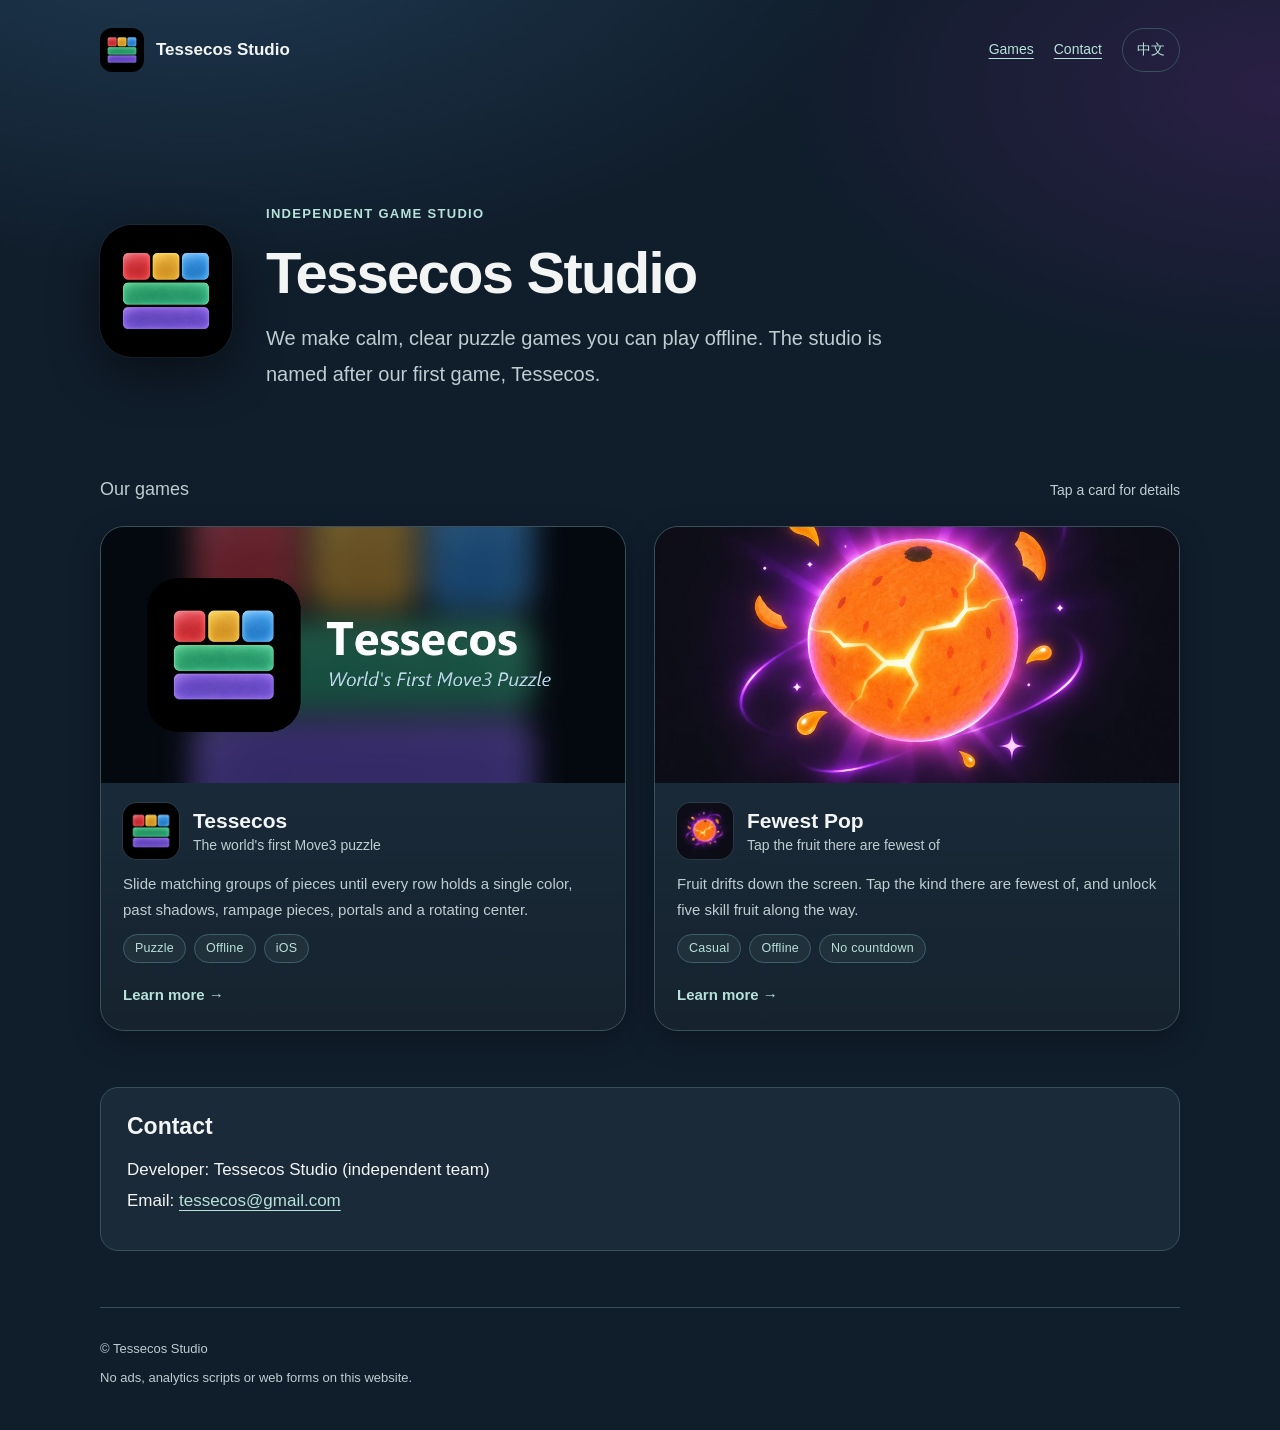
==== commit 350e5668: "Tessecos page: tools, special pieces, styles and new screenshots; Fewest Pop: no countdown" ====
--- a/index.html
+++ b/index.html
@@ -6,8 +6,8 @@
 
 <div class="section-title" id="games"><h2><span class="en">Our games</span><span class="zh">我们的游戏</span></h2><span><span class="en">Tap a card for details</span><span class="zh">点击卡片查看详情</span></span></div>
 <div class="game-grid">
-<a class="game-card" href="./tessecos/"><div class="cover"><img src="./tessecos/assets/cover.jpg" alt="Tessecos key art" width="1024" height="500" loading="lazy"></div><div class="card-body"><div class="card-head"><img src="./assets/app-icon.png" alt="" width="56" height="56"><div><h3><span class="en">Tessecos</span><span class="zh">归序 Tessecos</span></h3><p><span class="en">The world's first Move3 puzzle</span><span class="zh">世界首款 Move3 益智游戏</span></p></div></div><p class="desc en">Slide matching groups of pieces until every row holds a single color. 100 levels, two modes and eight styles.</p><p class="desc zh">滑动同色棋子组，把每一横行整理成同一种颜色。100 个关卡，两种模式，八套外观。</p><ul class="tags"><li><span class="en">Puzzle</span><span class="zh">益智</span></li><li><span class="en">Offline</span><span class="zh">离线</span></li><li>iOS</li></ul><span class="more"><span class="en">Learn more</span><span class="zh">了解更多</span></span></div></a>
-<a class="game-card" href="./fewest-pop/"><div class="cover"><img src="./fewest-pop/assets/cover.jpg" alt="Fewest Pop key art" width="1024" height="500" loading="lazy"></div><div class="card-body"><div class="card-head"><img src="./fewest-pop/assets/app-icon.png" alt="" width="56" height="56"><div><h3><span class="en">Fewest Pop</span><span class="zh">最少先爆 Fewest Pop</span></h3><p><span class="en">Tap the fruit there are fewest of</span><span class="zh">点击数量最少的水果</span></p></div></div><p class="desc en">Fruit drifts down the screen. Tap the kind there are fewest of, and unlock five skill fruit along the way.</p><p class="desc zh">水果从屏幕上方缓缓落下，点击数量最少的那一种。一路解锁五种技能水果。</p><ul class="tags"><li><span class="en">Casual</span><span class="zh">休闲</span></li><li><span class="en">Offline</span><span class="zh">离线</span></li><li><span class="en">No ads</span><span class="zh">无广告</span></li></ul><span class="more"><span class="en">Learn more</span><span class="zh">了解更多</span></span></div></a>
+<a class="game-card" href="./tessecos/"><div class="cover"><img src="./tessecos/assets/cover.jpg" alt="Tessecos key art" width="1024" height="500" loading="lazy"></div><div class="card-body"><div class="card-head"><img src="./assets/app-icon.png" alt="" width="56" height="56"><div><h3><span class="en">Tessecos</span><span class="zh">归序 Tessecos</span></h3><p><span class="en">The world's first Move3 puzzle</span><span class="zh">世界首款 Move3 益智游戏</span></p></div></div><p class="desc en">Slide matching groups of pieces until every row holds a single color, past shadows, rampage pieces, portals and a rotating center.</p><p class="desc zh">滑动同色棋子组，把每一横行整理成同一种颜色。阴影棋、暴走棋、传送门和旋转区不断带来新挑战。</p><ul class="tags"><li><span class="en">Puzzle</span><span class="zh">益智</span></li><li><span class="en">Offline</span><span class="zh">离线</span></li><li>iOS</li></ul><span class="more"><span class="en">Learn more</span><span class="zh">了解更多</span></span></div></a>
+<a class="game-card" href="./fewest-pop/"><div class="cover"><img src="./fewest-pop/assets/cover.jpg" alt="Fewest Pop key art" width="1024" height="500" loading="lazy"></div><div class="card-body"><div class="card-head"><img src="./fewest-pop/assets/app-icon.png" alt="" width="56" height="56"><div><h3><span class="en">Fewest Pop</span><span class="zh">最少先爆 Fewest Pop</span></h3><p><span class="en">Tap the fruit there are fewest of</span><span class="zh">点击数量最少的水果</span></p></div></div><p class="desc en">Fruit drifts down the screen. Tap the kind there are fewest of, and unlock five skill fruit along the way.</p><p class="desc zh">水果从屏幕上方缓缓落下，点击数量最少的那一种。一路解锁五种技能水果。</p><ul class="tags"><li><span class="en">Casual</span><span class="zh">休闲</span></li><li><span class="en">Offline</span><span class="zh">离线</span></li><li><span class="en">No countdown</span><span class="zh">无倒计时</span></li></ul><span class="more"><span class="en">Learn more</span><span class="zh">了解更多</span></span></div></a>
 </div>
 
 <section id="contact" class="contact" style="margin-top:56px"><h2><span class="en">Contact</span><span class="zh">联系我们</span></h2><p><span class="en">Developer: Tessecos Studio (independent team)</span><span class="zh">开发团队：Tessecos Studio（独立开发团队）</span><br><span class="en">Email: </span><span class="zh">邮箱：</span><a href="mailto:tessecos@gmail.com">tessecos@gmail.com</a></p></section></main><footer><p>© Tessecos Studio</p><p><span class="en">No ads, analytics scripts or web forms on this website.</span><span class="zh">本网站没有广告、分析脚本或在线表单。</span></p></footer></body></html>
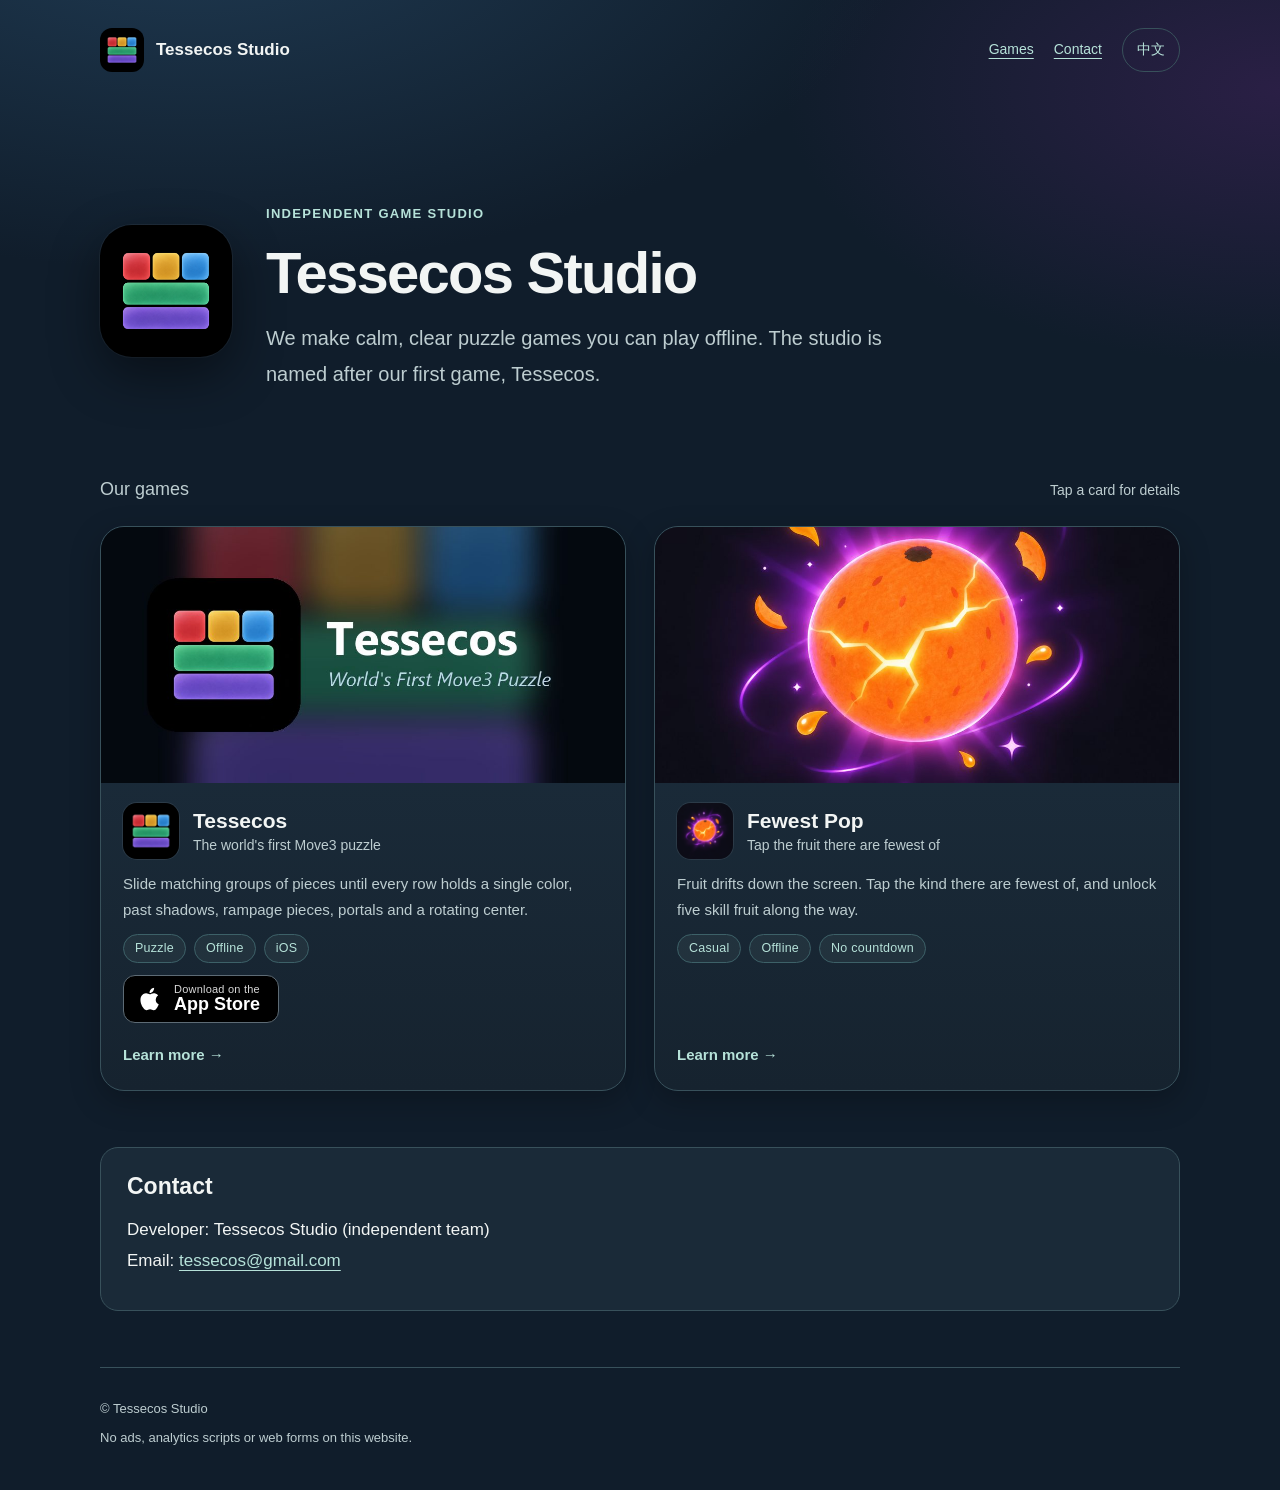
==== commit 86e9d1b0: "Add App Store download button for Tessecos (room for more stores)" ====
--- a/index.html
+++ b/index.html
@@ -6,7 +6,7 @@
 
 <div class="section-title" id="games"><h2><span class="en">Our games</span><span class="zh">我们的游戏</span></h2><span><span class="en">Tap a card for details</span><span class="zh">点击卡片查看详情</span></span></div>
 <div class="game-grid">
-<a class="game-card" href="./tessecos/"><div class="cover"><img src="./tessecos/assets/cover.jpg" alt="Tessecos key art" width="1024" height="500" loading="lazy"></div><div class="card-body"><div class="card-head"><img src="./assets/app-icon.png" alt="" width="56" height="56"><div><h3><span class="en">Tessecos</span><span class="zh">归序 Tessecos</span></h3><p><span class="en">The world's first Move3 puzzle</span><span class="zh">世界首款 Move3 益智游戏</span></p></div></div><p class="desc en">Slide matching groups of pieces until every row holds a single color, past shadows, rampage pieces, portals and a rotating center.</p><p class="desc zh">滑动同色棋子组，把每一横行整理成同一种颜色。阴影棋、暴走棋、传送门和旋转区不断带来新挑战。</p><ul class="tags"><li><span class="en">Puzzle</span><span class="zh">益智</span></li><li><span class="en">Offline</span><span class="zh">离线</span></li><li>iOS</li></ul><span class="more"><span class="en">Learn more</span><span class="zh">了解更多</span></span></div></a>
+<div class="game-card"><div class="cover"><img src="./tessecos/assets/cover.jpg" alt="Tessecos key art" width="1024" height="500" loading="lazy"></div><div class="card-body"><div class="card-head"><img src="./assets/app-icon.png" alt="" width="56" height="56"><div><h3><a class="card-link" href="./tessecos/"><span class="en">Tessecos</span><span class="zh">归序 Tessecos</span></a></h3><p><span class="en">The world's first Move3 puzzle</span><span class="zh">世界首款 Move3 益智游戏</span></p></div></div><p class="desc en">Slide matching groups of pieces until every row holds a single color, past shadows, rampage pieces, portals and a rotating center.</p><p class="desc zh">滑动同色棋子组，把每一横行整理成同一种颜色。阴影棋、暴走棋、传送门和旋转区不断带来新挑战。</p><ul class="tags"><li><span class="en">Puzzle</span><span class="zh">益智</span></li><li><span class="en">Offline</span><span class="zh">离线</span></li><li>iOS</li></ul><div class="stores"><a class="store-btn" href="https://apps.apple.com/app/id6825490907" target="_blank" rel="noopener"><svg viewBox="0 0 24 24" aria-hidden="true" width="26" height="26"><path fill="currentColor" d="M16.37 12.6c-.03-2.6 2.13-3.85 2.23-3.91-1.21-1.78-3.1-2.02-3.78-2.05-1.61-.16-3.14.95-3.96.95-.82 0-2.08-.93-3.42-.9-1.76.03-3.38 1.02-4.29 2.6-1.83 3.17-.47 7.87 1.31 10.44.87 1.26 1.91 2.67 3.27 2.62 1.31-.05 1.81-.85 3.4-.85 1.58 0 2.03.85 3.42.82 1.41-.02 2.31-1.28 3.17-2.55 1-1.46 1.41-2.88 1.43-2.95-.03-.01-2.75-1.06-2.78-4.2zM13.77 4.97c.72-.88 1.21-2.1 1.08-3.32-1.04.04-2.3.69-3.05 1.57-.67.77-1.26 2.02-1.1 3.2 1.16.09 2.35-.59 3.07-1.45z"/></svg><span><small><span class="en">Download on the</span><span class="zh">前往下载</span></small>App Store</span></a></div><span class="more"><span class="en">Learn more</span><span class="zh">了解更多</span></span></div></div>
 <a class="game-card" href="./fewest-pop/"><div class="cover"><img src="./fewest-pop/assets/cover.jpg" alt="Fewest Pop key art" width="1024" height="500" loading="lazy"></div><div class="card-body"><div class="card-head"><img src="./fewest-pop/assets/app-icon.png" alt="" width="56" height="56"><div><h3><span class="en">Fewest Pop</span><span class="zh">最少先爆 Fewest Pop</span></h3><p><span class="en">Tap the fruit there are fewest of</span><span class="zh">点击数量最少的水果</span></p></div></div><p class="desc en">Fruit drifts down the screen. Tap the kind there are fewest of, and unlock five skill fruit along the way.</p><p class="desc zh">水果从屏幕上方缓缓落下，点击数量最少的那一种。一路解锁五种技能水果。</p><ul class="tags"><li><span class="en">Casual</span><span class="zh">休闲</span></li><li><span class="en">Offline</span><span class="zh">离线</span></li><li><span class="en">No countdown</span><span class="zh">无倒计时</span></li></ul><span class="more"><span class="en">Learn more</span><span class="zh">了解更多</span></span></div></a>
 </div>
 
--- a/assets/site.css
+++ b/assets/site.css
@@ -18,7 +18,11 @@
 /* Game cards: the whole card is a link to the game's page */
 .game-grid{display:grid;grid-template-columns:repeat(2,minmax(0,1fr));gap:28px}
 .game-card{display:flex;flex-direction:column;border:1px solid var(--line);border-radius:24px;background:linear-gradient(180deg,#1d3040 0%,#16232f 100%);overflow:hidden;color:var(--ink);text-decoration:none;box-shadow:0 10px 30px rgba(0,0,0,.25);transition:transform .18s ease,box-shadow .18s ease,border-color .18s ease}
-.game-card:hover,.game-card:focus-visible{transform:translateY(-5px);border-color:var(--accent);box-shadow:0 22px 50px rgba(0,0,0,.45)}
+.game-card{position:relative}
+.card-link{color:inherit;text-decoration:none}
+.card-link::after{content:"";position:absolute;inset:0;z-index:1;border-radius:24px}
+.card-link:focus-visible{outline:none}
+.game-card:hover,.game-card:focus-visible,.game-card:focus-within{transform:translateY(-5px);border-color:var(--accent);box-shadow:0 22px 50px rgba(0,0,0,.45)}
 .game-card .cover{aspect-ratio:1024/500;background:#0b1118;overflow:hidden}
 .game-card .cover img{width:100%;height:100%;object-fit:cover;display:block;transition:transform .35s ease}
 .game-card:hover .cover img{transform:scale(1.04)}
@@ -33,6 +37,13 @@
 .more{margin-top:auto;padding-top:6px;color:var(--accent);font-weight:600;font-size:15px}
 .more::after{content:" →";transition:margin .18s}
 .game-card:hover .more::after{margin-left:4px}
+
+/* Store download buttons; add Google Play / Steam as more .store-btn links */
+.stores{display:flex;flex-wrap:wrap;gap:10px;position:relative;z-index:2}
+.store-btn{display:inline-flex;align-items:center;gap:10px;min-height:48px;padding:6px 18px 6px 14px;border-radius:12px;background:#000;color:#fff;border:1px solid #5d6b75;text-decoration:none;font-weight:600;font-size:18px;line-height:1.1;transition:border-color .18s,transform .18s}
+.store-btn small{display:block;font-size:11px;font-weight:500;letter-spacing:.02em;opacity:.85}
+.store-btn:hover{border-color:var(--accent);transform:translateY(-1px)}
+.detail .stores{margin:22px 0 4px}
 
 /* Game detail page */
 .banner{border-radius:26px;overflow:hidden;border:1px solid var(--line);box-shadow:0 20px 60px rgba(0,0,0,.4);aspect-ratio:1024/400;background:#0b1118}
